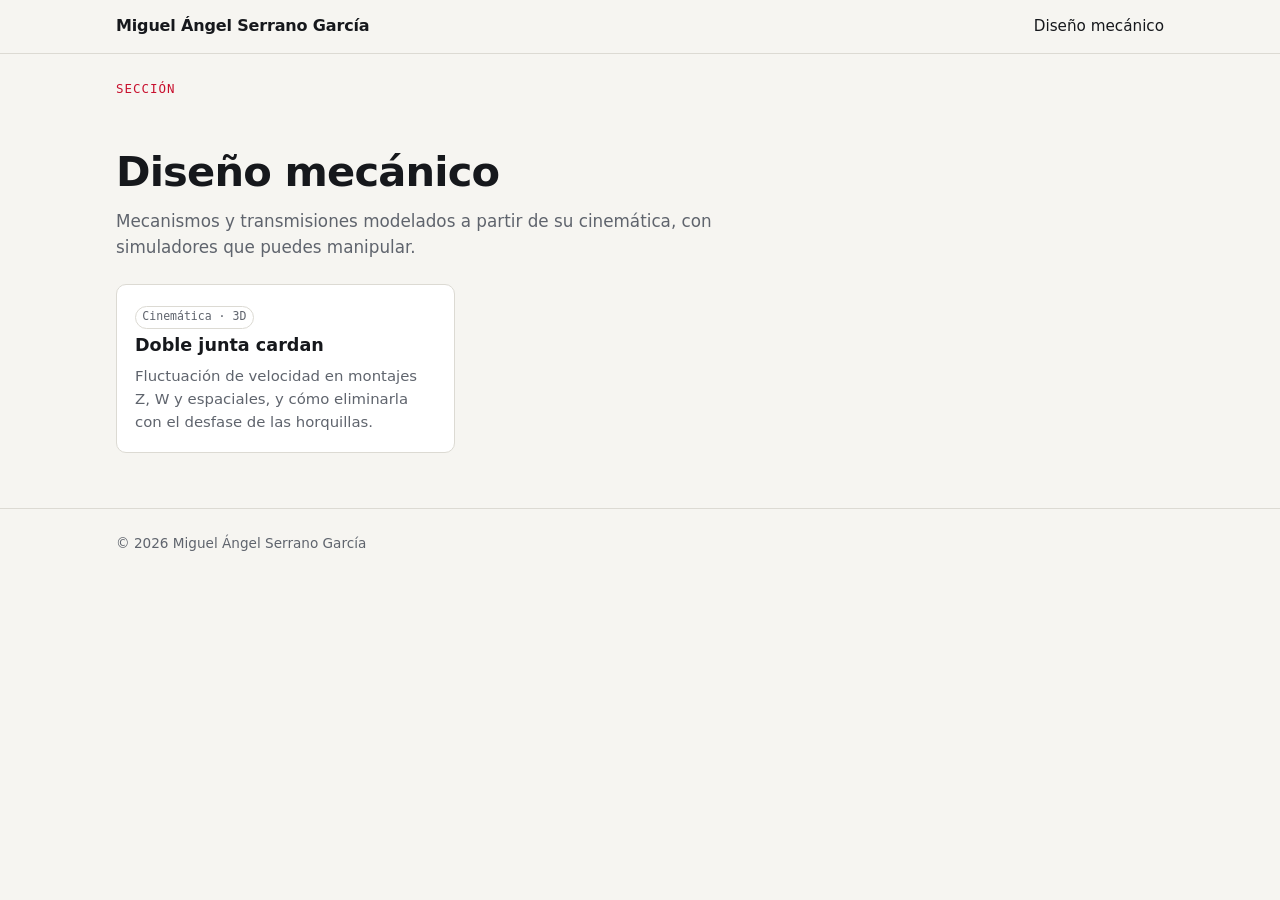
==== diseno-mecanico/index.html @ 8ea1efc4 "Sección Diseño mecánico con simulador de doble junta cardan Co-Authored-By: Claude Opus 5.5 <noreply" ====
<!doctype html>
<html lang="es">
<head>
  <meta charset="utf-8">
  <meta name="viewport" content="width=device-width, initial-scale=1">
  <title>Diseño mecánico · Miguel Ángel Serrano García</title>
  <meta name="description" content="Simuladores interactivos de diseño mecánico: cinemática de mecanismos y transmisiones.">
  <link rel="stylesheet" href="../assets/style.css">
</head>
<body>
  <header class="site">
    <div class="wrap">
      <a class="brand" href="../">Miguel Ángel Serrano García</a>
      <nav>
        <a href="./" aria-current="page">Diseño mecánico</a>
      </nav>
    </div>
  </header>

  <main class="wrap">
    <p class="eyebrow">Sección</p>
    <h1>Diseño mecánico</h1>
    <p class="lead">Mecanismos y transmisiones modelados a partir de su cinemática, con simuladores que puedes manipular.</p>

    <div class="grid">
      <a class="card" href="junta-cardan/">
        <span class="tag">Cinemática · 3D</span>
        <h3>Doble junta cardan</h3>
        <p>Fluctuación de velocidad en montajes Z, W y espaciales, y cómo eliminarla con el desfase de las horquillas.</p>
      </a>
    </div>
  </main>

  <footer class="site"><div class="wrap">© 2026 Miguel Ángel Serrano García</div></footer>
</body>
</html>
---- assets/style.css ----
:root {
  --bg: #f6f5f1;
  --surface: #ffffff;
  --fg: #16181c;
  --muted: #5f646d;
  --line: #dcdad3;
  --accent: #c8102e;
  --blue: #1f4fd1;
  --mono: ui-monospace, "SFMono-Regular", Menlo, Consolas, monospace;
  --sans: system-ui, -apple-system, "Segoe UI", Roboto, sans-serif;
}
@media (prefers-color-scheme: dark) {
  :root {
    --bg: #111317; --surface: #191c21; --fg: #e9eaec; --muted: #9aa0a9;
    --line: #2b2f36; --accent: #ff4a5f; --blue: #6f97ff;
  }
}
* { box-sizing: border-box; }
html, body { margin: 0; }
body { background: var(--bg); color: var(--fg); font-family: var(--sans); line-height: 1.55; }
a { color: inherit; }
.wrap { max-width: 1080px; margin: 0 auto; padding: 0 16px; }

/* Cabecera */
header.site { border-bottom: 1px solid var(--line); }
header.site .wrap { display: flex; align-items: center; justify-content: space-between; gap: 16px; padding-top: 14px; padding-bottom: 14px; flex-wrap: wrap; }
header.site .brand { font-weight: 700; text-decoration: none; letter-spacing: -.01em; }
header.site nav { display: flex; gap: 18px; flex-wrap: wrap; }
header.site nav a { text-decoration: none; color: var(--muted); font-size: .95rem; }
header.site nav a:hover, header.site nav a[aria-current="page"] { color: var(--fg); }

/* Tipografía */
h1 { font-size: clamp(1.8rem, 4.5vw, 2.6rem); letter-spacing: -.02em; line-height: 1.15; margin: 1.2em 0 .3em; }
h2 { font-size: 1.3rem; margin: 1.8em 0 .5em; }
.lead { color: var(--muted); font-size: 1.05rem; max-width: 640px; margin: 0; }
.eyebrow { font-family: var(--mono); font-size: .78rem; text-transform: uppercase; letter-spacing: .08em; color: var(--accent); margin-top: 2em; }
.breadcrumb { font-size: .85rem; color: var(--muted); margin-top: 1.6em; }
.breadcrumb a { color: var(--muted); }

/* Tarjetas */
.grid { display: grid; grid-template-columns: repeat(auto-fill, minmax(260px, 1fr)); gap: 16px; margin: 1.5em 0 3em; }
.card { display: block; background: var(--surface); border: 1px solid var(--line); border-radius: 10px; padding: 18px; text-decoration: none; transition: border-color .15s; }
.card:hover { border-color: var(--fg); }
.card h3 { margin: .2em 0 .3em; font-size: 1.1rem; }
.card p { margin: 0; color: var(--muted); font-size: .93rem; }
.tag { display: inline-block; font-family: var(--mono); font-size: .72rem; padding: .15em .55em; border: 1px solid var(--line); border-radius: 999px; color: var(--muted); }

footer.site { border-top: 1px solid var(--line); margin-top: 4em; padding: 24px 0; color: var(--muted); font-size: .85rem; }
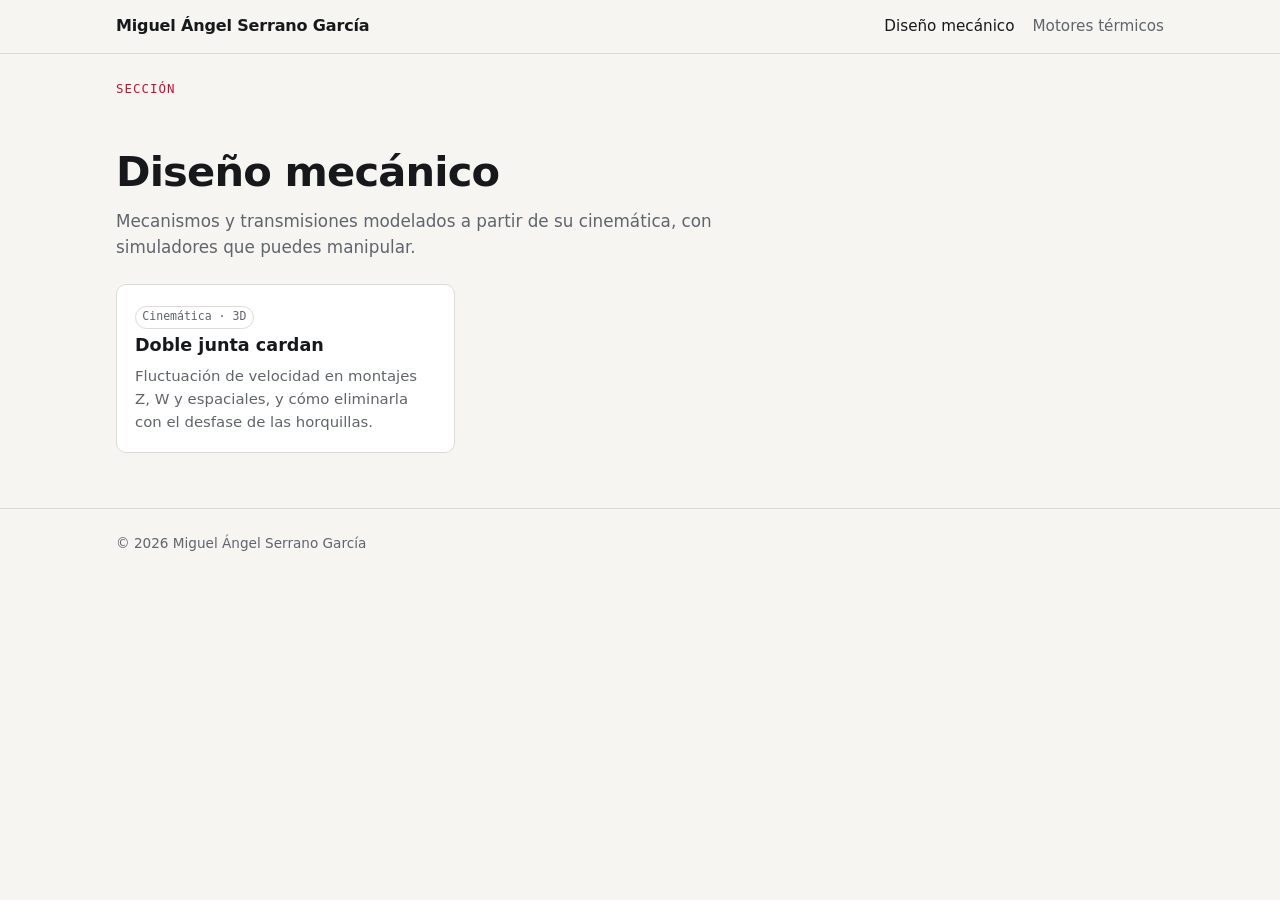
==== commit 25552edb: "Sección Motores térmicos con simulador MEP, MEC y HCCI Co-Authored-By: Claude Opus 5.5 <noreply@anth" ====
--- a/diseno-mecanico/index.html
+++ b/diseno-mecanico/index.html
@@ -13,6 +13,7 @@
       <a class="brand" href="../">Miguel Ángel Serrano García</a>
       <nav>
         <a href="./" aria-current="page">Diseño mecánico</a>
+        <a href="../motores-termicos/">Motores térmicos</a>
       </nav>
     </div>
   </header>
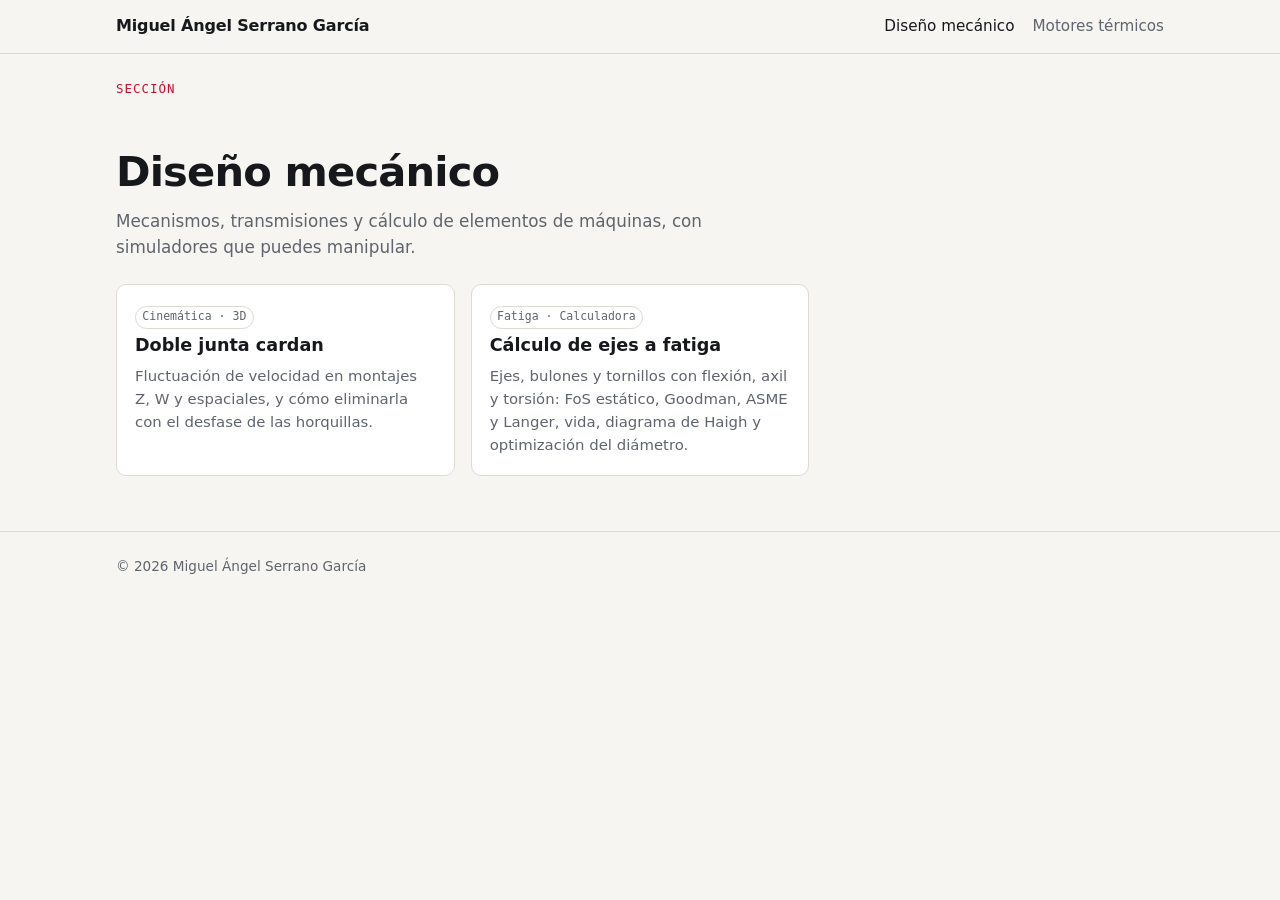
==== commit 73cec80d: "Diseño mecánico: calculadora de ejes a fatiga (Ultimate Shaft Solver v1.5) Port en JavaScript del pr" ====
--- a/diseno-mecanico/index.html
+++ b/diseno-mecanico/index.html
@@ -4,7 +4,7 @@
   <meta charset="utf-8">
   <meta name="viewport" content="width=device-width, initial-scale=1">
   <title>Diseño mecánico · Miguel Ángel Serrano García</title>
-  <meta name="description" content="Simuladores interactivos de diseño mecánico: cinemática de mecanismos y transmisiones.">
+  <meta name="description" content="Simuladores y calculadoras interactivas de diseño mecánico: cinemática de transmisiones y cálculo de ejes a fatiga.">
   <link rel="stylesheet" href="../assets/style.css">
 </head>
 <body>
@@ -21,7 +21,7 @@
   <main class="wrap">
     <p class="eyebrow">Sección</p>
     <h1>Diseño mecánico</h1>
-    <p class="lead">Mecanismos y transmisiones modelados a partir de su cinemática, con simuladores que puedes manipular.</p>
+    <p class="lead">Mecanismos, transmisiones y cálculo de elementos de máquinas, con simuladores que puedes manipular.</p>
 
     <div class="grid">
       <a class="card" href="junta-cardan/">
@@ -29,6 +29,11 @@
         <h3>Doble junta cardan</h3>
         <p>Fluctuación de velocidad en montajes Z, W y espaciales, y cómo eliminarla con el desfase de las horquillas.</p>
       </a>
+      <a class="card" href="calculo-ejes/">
+        <span class="tag">Fatiga · Calculadora</span>
+        <h3>Cálculo de ejes a fatiga</h3>
+        <p>Ejes, bulones y tornillos con flexión, axil y torsión: FoS estático, Goodman, ASME y Langer, vida, diagrama de Haigh y optimización del diámetro.</p>
+      </a>
     </div>
   </main>
 
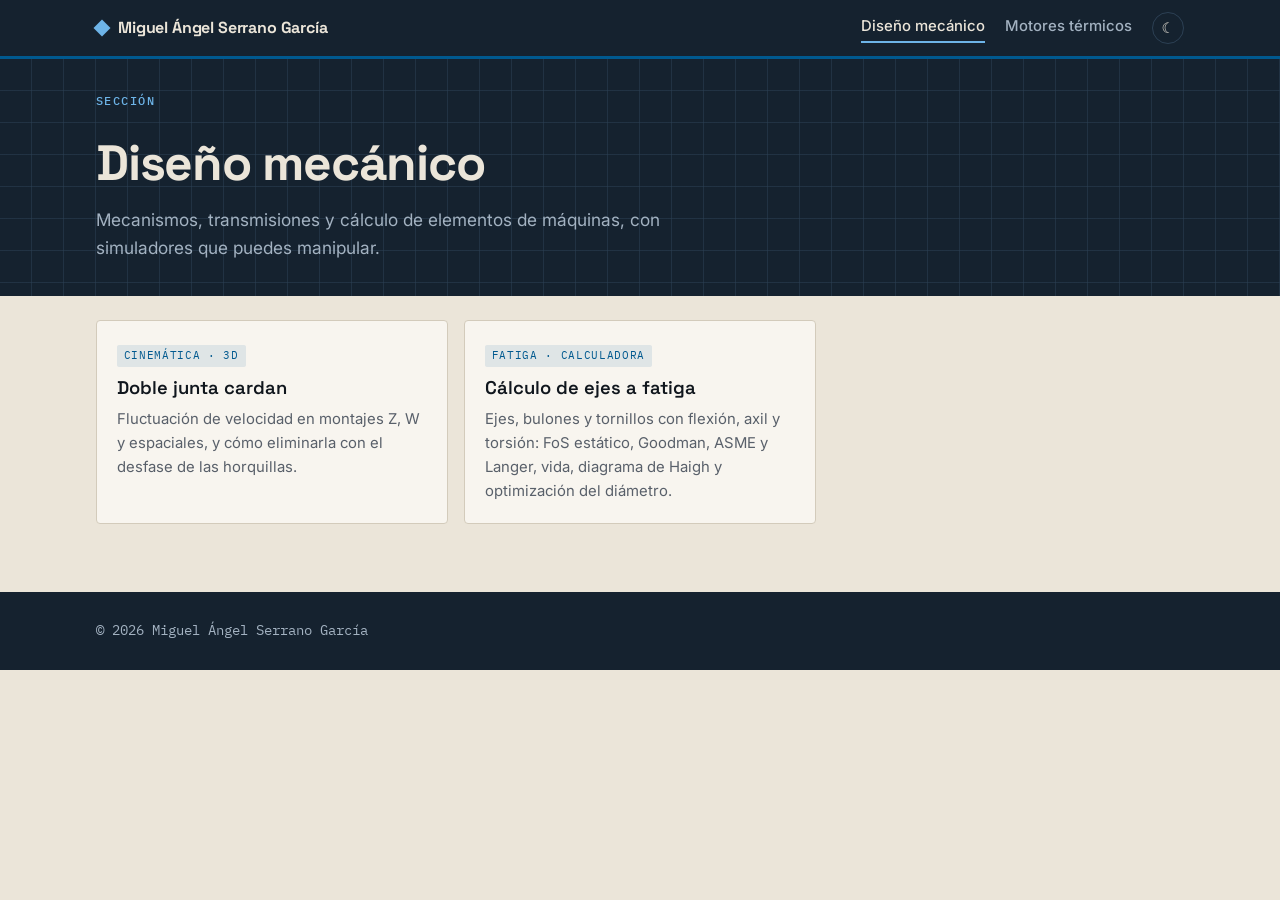
==== commit 914d3621: "Rediseño: beige y azul acero, tipografías Space Grotesk/Inter/IBM Plex Mono y botón de tema claro/os" ====
--- a/diseno-mecanico/index.html
+++ b/diseno-mecanico/index.html
@@ -6,6 +6,7 @@
   <title>Diseño mecánico · Miguel Ángel Serrano García</title>
   <meta name="description" content="Simuladores y calculadoras interactivas de diseño mecánico: cinemática de transmisiones y cálculo de ejes a fatiga.">
   <link rel="stylesheet" href="../assets/style.css">
+  <script src="../assets/theme.js"></script>
 </head>
 <body>
   <header class="site">
@@ -18,10 +19,15 @@
     </div>
   </header>
 
-  <main class="wrap">
-    <p class="eyebrow">Sección</p>
-    <h1>Diseño mecánico</h1>
-    <p class="lead">Mecanismos, transmisiones y cálculo de elementos de máquinas, con simuladores que puedes manipular.</p>
+    <div class="steel blueprint page-head">
+    <div class="wrap">
+      <p class="eyebrow">Sección</p>
+      <h1>Diseño mecánico</h1>
+      <p class="lead">Mecanismos, transmisiones y cálculo de elementos de máquinas, con simuladores que puedes manipular.</p>
+    </div>
+  </div>
+
+<main class="wrap">
 
     <div class="grid">
       <a class="card" href="junta-cardan/">
--- a/assets/style.css
+++ b/assets/style.css
@@ -1,48 +1,115 @@
+/* ==========================================================================
+   Miguel Ángel Serrano García · estilo común
+   Paleta: beige, negro, blanco y azul acero.
+   El tema lo fija assets/theme.js en <html data-theme="light|dark">.
+   ========================================================================== */
+@import url("https://fonts.googleapis.com/css2?family=Space+Grotesk:wght@500;600;700&family=Inter:wght@400;500;600&family=IBM+Plex+Mono:wght@400;500&display=swap");
+
 :root {
-  --bg: #f6f5f1;
-  --surface: #ffffff;
-  --fg: #16181c;
-  --muted: #5f646d;
-  --line: #dcdad3;
-  --accent: #c8102e;
-  --blue: #1f4fd1;
-  --mono: ui-monospace, "SFMono-Regular", Menlo, Consolas, monospace;
-  --sans: system-ui, -apple-system, "Segoe UI", Roboto, sans-serif;
+  --bg: #ebe5d9;          /* beige */
+  --surface: #f8f5ef;     /* blanco roto */
+  --fg: #10161d;          /* casi negro */
+  --muted: #59606a;
+  --line: #d3cbbb;
+  --accent: #00598f;      /* azul de marca */
+  --accent-fg: #ffffff;
+  --blue: #00598f;
+  --steel: #15222f;       /* bloques azul acero */
+  --steel-2: #1d2e3f;
+  --steel-fg: #ebe5d9;
+  --steel-muted: #a3b2c1;
+  --steel-line: #2c4054;
+  --steel-accent: #6db4e8;
+  --hot: #d9480f;         /* resaltado en gráficas */
+  --ok: #1a7f4b; --warn: #a85d00; --bad: #b42318;
+  --safe: #2e7d5b; --violet: #7a4fb5;
+  --mono: "IBM Plex Mono", ui-monospace, Menlo, Consolas, monospace;
+  --sans: "Inter", system-ui, -apple-system, "Segoe UI", Roboto, sans-serif;
+  --display: "Space Grotesk", "Inter", system-ui, sans-serif;
+  color-scheme: light;
+}
+:root[data-theme="dark"] {
+  --bg: #0d141b; --surface: #15202b; --fg: #ebe5d9; --muted: #9aa6b2; --line: #263443;
+  --accent: #4aa3e0; --accent-fg: #0d141b; --blue: #4aa3e0;
+  --steel: #101b26; --steel-2: #172636; --steel-fg: #ebe5d9; --steel-muted: #9aa6b2; --steel-line: #263443; --steel-accent: #6db4e8;
+  --hot: #ff8a4c; --ok: #3cc17a; --warn: #f0a540; --bad: #ff6b6b; --safe: #4fbf8a; --violet: #b48ae6;
+  color-scheme: dark;
 }
 @media (prefers-color-scheme: dark) {
-  :root {
-    --bg: #111317; --surface: #191c21; --fg: #e9eaec; --muted: #9aa0a9;
-    --line: #2b2f36; --accent: #ff4a5f; --blue: #6f97ff;
+  :root:not([data-theme="light"]) {
+    --bg: #0d141b; --surface: #15202b; --fg: #ebe5d9; --muted: #9aa6b2; --line: #263443;
+    --accent: #4aa3e0; --accent-fg: #0d141b; --blue: #4aa3e0;
+    --steel: #101b26; --steel-2: #172636; --steel-fg: #ebe5d9; --steel-muted: #9aa6b2; --steel-line: #263443; --steel-accent: #6db4e8;
+    --hot: #ff8a4c; --ok: #3cc17a; --warn: #f0a540; --bad: #ff6b6b; --safe: #4fbf8a; --violet: #b48ae6;
+    color-scheme: dark;
   }
 }
+
 * { box-sizing: border-box; }
 html, body { margin: 0; }
-body { background: var(--bg); color: var(--fg); font-family: var(--sans); line-height: 1.55; }
+body { background: var(--bg); color: var(--fg); font-family: var(--sans); line-height: 1.6; -webkit-font-smoothing: antialiased; }
 a { color: inherit; }
-.wrap { max-width: 1080px; margin: 0 auto; padding: 0 16px; }
+a:hover { color: var(--accent); }
+.wrap { max-width: 1120px; margin: 0 auto; padding: 0 16px; }
+::selection { background: var(--accent); color: var(--accent-fg); }
+
+/* Bloque azul acero: reasigna los colores a todo lo que contiene */
+.steel {
+  --fg: var(--steel-fg); --muted: var(--steel-muted); --line: var(--steel-line);
+  --surface: var(--steel-2); --accent: var(--steel-accent); --accent-fg: #0d141b;
+  background: var(--steel); color: var(--fg);
+}
 
 /* Cabecera */
-header.site { border-bottom: 1px solid var(--line); }
-header.site .wrap { display: flex; align-items: center; justify-content: space-between; gap: 16px; padding-top: 14px; padding-bottom: 14px; flex-wrap: wrap; }
-header.site .brand { font-weight: 700; text-decoration: none; letter-spacing: -.01em; }
-header.site nav { display: flex; gap: 18px; flex-wrap: wrap; }
-header.site nav a { text-decoration: none; color: var(--muted); font-size: .95rem; }
-header.site nav a:hover, header.site nav a[aria-current="page"] { color: var(--fg); }
+header.site { background: var(--steel); color: var(--steel-fg); border-bottom: 3px solid var(--accent); position: sticky; top: 0; z-index: 10; }
+:root[data-theme="dark"] header.site { border-bottom-color: var(--steel-line); }
+header.site .wrap { display: flex; align-items: center; justify-content: space-between; gap: 16px; padding-top: 12px; padding-bottom: 12px; flex-wrap: wrap; }
+header.site .brand { font-family: var(--display); font-weight: 700; text-decoration: none; letter-spacing: -.01em; display: inline-flex; align-items: center; gap: 10px; }
+header.site .brand::before { content: ""; width: 12px; height: 12px; background: var(--steel-accent); transform: rotate(45deg); }
+header.site nav { display: flex; gap: 20px; flex-wrap: wrap; align-items: center; }
+header.site nav a { text-decoration: none; color: var(--steel-muted); font-size: .93rem; font-weight: 500; padding: 2px 0; border-bottom: 2px solid transparent; }
+header.site nav a:hover, header.site nav a[aria-current="page"] { color: var(--steel-fg); border-bottom-color: var(--steel-accent); }
+.theme-btn { font: inherit; font-size: .9rem; line-height: 1; width: 32px; height: 32px; border-radius: 50%; border: 1px solid var(--steel-line); background: transparent; color: var(--steel-fg); cursor: pointer; display: inline-grid; place-items: center; padding: 0; }
+.theme-btn:hover { border-color: var(--steel-accent); color: var(--steel-accent); }
 
 /* Tipografía */
-h1 { font-size: clamp(1.8rem, 4.5vw, 2.6rem); letter-spacing: -.02em; line-height: 1.15; margin: 1.2em 0 .3em; }
-h2 { font-size: 1.3rem; margin: 1.8em 0 .5em; }
-.lead { color: var(--muted); font-size: 1.05rem; max-width: 640px; margin: 0; }
-.eyebrow { font-family: var(--mono); font-size: .78rem; text-transform: uppercase; letter-spacing: .08em; color: var(--accent); margin-top: 2em; }
-.breadcrumb { font-size: .85rem; color: var(--muted); margin-top: 1.6em; }
+h1, h2, h3 { font-family: var(--display); }
+h1 { font-size: clamp(2rem, 5vw, 3.1rem); letter-spacing: -.025em; line-height: 1.08; margin: 1em 0 .35em; font-weight: 700; }
+h2 { font-size: 1.45rem; letter-spacing: -.01em; margin: 1.8em 0 .6em; font-weight: 600; display: flex; align-items: center; gap: 12px; }
+h2::before { content: ""; width: 22px; height: 3px; background: var(--accent); flex: none; }
+h3 { font-weight: 600; }
+.lead { color: var(--muted); font-size: 1.08rem; max-width: 660px; margin: 0; }
+.eyebrow { font-family: var(--mono); font-size: .76rem; text-transform: uppercase; letter-spacing: .12em; color: var(--accent); margin-top: 2em; font-weight: 500; }
+.breadcrumb { font-family: var(--mono); font-size: .8rem; color: var(--muted); margin-top: 1.8em; }
 .breadcrumb a { color: var(--muted); }
+.breadcrumb a:hover { color: var(--accent); }
+
+/* Cabecera de página en bloque acero (secciones) */
+.page-head { padding: 8px 0 34px; margin-bottom: 8px; }
+.page-head h1 { margin-top: .5em; }
+.page-head .lead { color: var(--muted); }
+
+/* Patrón de plano para bloques acero */
+.blueprint {
+  background-image:
+    linear-gradient(color-mix(in srgb, var(--steel-line) 55%, transparent) 1px, transparent 1px),
+    linear-gradient(90deg, color-mix(in srgb, var(--steel-line) 55%, transparent) 1px, transparent 1px);
+  background-size: 32px 32px; background-position: -1px -1px;
+}
 
 /* Tarjetas */
-.grid { display: grid; grid-template-columns: repeat(auto-fill, minmax(260px, 1fr)); gap: 16px; margin: 1.5em 0 3em; }
-.card { display: block; background: var(--surface); border: 1px solid var(--line); border-radius: 10px; padding: 18px; text-decoration: none; transition: border-color .15s; }
-.card:hover { border-color: var(--fg); }
-.card h3 { margin: .2em 0 .3em; font-size: 1.1rem; }
+.grid { display: grid; grid-template-columns: repeat(auto-fill, minmax(270px, 1fr)); gap: 16px; margin: 1.5em 0 3em; }
+.card { position: relative; display: block; background: var(--surface); border: 1px solid var(--line); border-radius: 4px; padding: 20px; text-decoration: none; transition: border-color .15s, transform .15s, box-shadow .15s; overflow: hidden; }
+.card::before { content: ""; position: absolute; left: 0; top: 0; height: 3px; width: 100%; background: var(--accent); transform: scaleX(0); transform-origin: left; transition: transform .2s; }
+a.card:hover { border-color: var(--accent); transform: translateY(-2px); box-shadow: 0 8px 22px rgba(16, 22, 29, .08); color: inherit; }
+a.card:hover::before { transform: scaleX(1); }
+.card h3 { margin: .35em 0 .3em; font-size: 1.15rem; }
 .card p { margin: 0; color: var(--muted); font-size: .93rem; }
-.tag { display: inline-block; font-family: var(--mono); font-size: .72rem; padding: .15em .55em; border: 1px solid var(--line); border-radius: 999px; color: var(--muted); }
+.tag { display: inline-block; font-family: var(--mono); font-size: .7rem; text-transform: uppercase; letter-spacing: .06em; padding: .2em .6em; border-radius: 2px; color: var(--accent); background: color-mix(in srgb, var(--accent) 10%, transparent); }
 
-footer.site { border-top: 1px solid var(--line); margin-top: 4em; padding: 24px 0; color: var(--muted); font-size: .85rem; }
+footer.site { background: var(--steel); color: var(--steel-muted); margin-top: 5em; padding: 28px 0; font-size: .85rem; font-family: var(--mono); }
+footer.site a { color: var(--steel-fg); }
+.steel .btn.primary, .steel button.primary { background: #0070b8; border-color: #0070b8; color: #fff; }
+
+:focus-visible { outline: 2px solid var(--accent); outline-offset: 2px; }
+@media (prefers-reduced-motion: reduce) { * { transition: none !important; } }
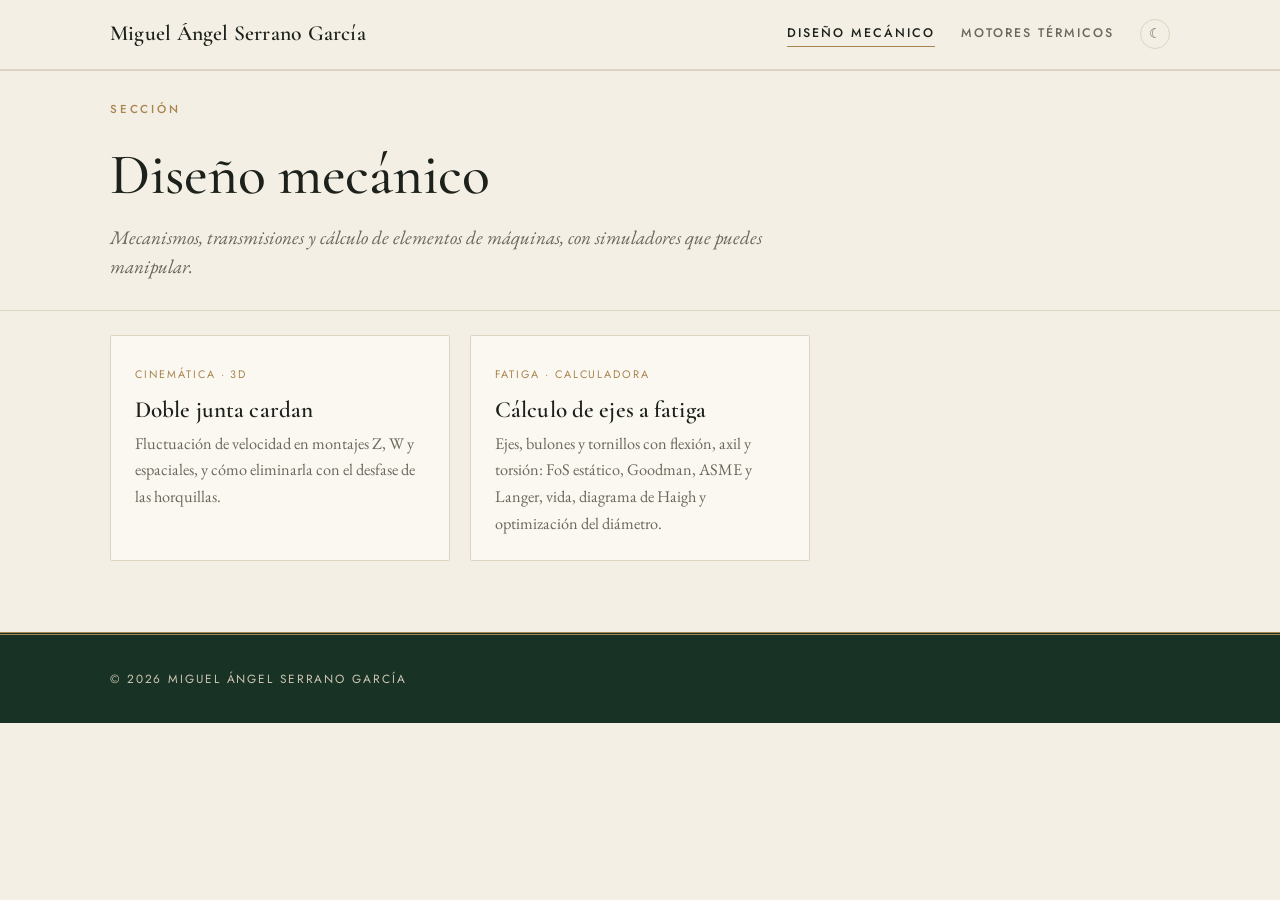
==== commit 95fb324b: "Rediseño clásico: crema, verde inglés y oro viejo; Cormorant/EB Garamond/Jost Co-Authored-By: Claude" ====
--- a/diseno-mecanico/index.html
+++ b/diseno-mecanico/index.html
@@ -19,7 +19,7 @@
     </div>
   </header>
 
-    <div class="steel blueprint page-head">
+    <div class="page-head">
     <div class="wrap">
       <p class="eyebrow">Sección</p>
       <h1>Diseño mecánico</h1>
--- a/assets/style.css
+++ b/assets/style.css
@@ -1,115 +1,94 @@
 /* ==========================================================================
    Miguel Ángel Serrano García · estilo común
-   Paleta: beige, negro, blanco y azul acero.
+   Clásico y limpio: crema, verde inglés, tinta y filetes en oro viejo.
    El tema lo fija assets/theme.js en <html data-theme="light|dark">.
    ========================================================================== */
-@import url("https://fonts.googleapis.com/css2?family=Space+Grotesk:wght@500;600;700&family=Inter:wght@400;500;600&family=IBM+Plex+Mono:wght@400;500&display=swap");
+@import url("https://fonts.googleapis.com/css2?family=Cormorant+Garamond:ital,wght@0,500;0,600;1,500&family=EB+Garamond:ital,wght@0,400;0,500;1,400&family=Jost:wght@400;500&family=IBM+Plex+Mono:wght@400;500&display=swap");
 
 :root {
-  --bg: #ebe5d9;          /* beige */
-  --surface: #f8f5ef;     /* blanco roto */
-  --fg: #10161d;          /* casi negro */
-  --muted: #59606a;
-  --line: #d3cbbb;
-  --accent: #00598f;      /* azul de marca */
-  --accent-fg: #ffffff;
-  --blue: #00598f;
-  --steel: #15222f;       /* bloques azul acero */
-  --steel-2: #1d2e3f;
-  --steel-fg: #ebe5d9;
-  --steel-muted: #a3b2c1;
-  --steel-line: #2c4054;
-  --steel-accent: #6db4e8;
-  --hot: #d9480f;         /* resaltado en gráficas */
-  --ok: #1a7f4b; --warn: #a85d00; --bad: #b42318;
-  --safe: #2e7d5b; --violet: #7a4fb5;
+  --bg: #f4efe4;          /* crema */
+  --surface: #fbf8f1;     /* marfil */
+  --fg: #1d211c;          /* tinta */
+  --muted: #6b675b;
+  --line: #ddd4c2;
+  --gold: #a8844f;        /* oro viejo: filetes y ornamentos */
+  --accent: #1f4030;      /* verde inglés */
+  --accent-fg: #f4efe4;
+  --green-deep: #183326;
+  --blue: #2b4a6f;        /* azul marino, para gráficas */
+  --hot: #8c2f2b;         /* burdeos: resaltado en gráficas */
+  --ok: #2f6b45; --warn: #9a6512; --bad: #9e2b25;
+  --safe: #2f6b45; --violet: #6d5a8a;
+  --serif: "EB Garamond", Garamond, "Times New Roman", serif;
+  --display: "Cormorant Garamond", "EB Garamond", Garamond, serif;
+  --sans: "Jost", "Futura", "Century Gothic", system-ui, sans-serif;
   --mono: "IBM Plex Mono", ui-monospace, Menlo, Consolas, monospace;
-  --sans: "Inter", system-ui, -apple-system, "Segoe UI", Roboto, sans-serif;
-  --display: "Space Grotesk", "Inter", system-ui, sans-serif;
   color-scheme: light;
 }
 :root[data-theme="dark"] {
-  --bg: #0d141b; --surface: #15202b; --fg: #ebe5d9; --muted: #9aa6b2; --line: #263443;
-  --accent: #4aa3e0; --accent-fg: #0d141b; --blue: #4aa3e0;
-  --steel: #101b26; --steel-2: #172636; --steel-fg: #ebe5d9; --steel-muted: #9aa6b2; --steel-line: #263443; --steel-accent: #6db4e8;
-  --hot: #ff8a4c; --ok: #3cc17a; --warn: #f0a540; --bad: #ff6b6b; --safe: #4fbf8a; --violet: #b48ae6;
+  --bg: #111813; --surface: #172019; --fg: #ece4d2; --muted: #a39d8c; --line: #2b362d;
+  --gold: #c9a96e; --accent: #c9a96e; --accent-fg: #111813; --green-deep: #0c130e;
+  --blue: #8fb0d6; --hot: #e0846f; --ok: #6fbf8a; --warn: #e2b05a; --bad: #e57d72; --safe: #6fbf8a; --violet: #b7a3d6;
   color-scheme: dark;
 }
 @media (prefers-color-scheme: dark) {
   :root:not([data-theme="light"]) {
-    --bg: #0d141b; --surface: #15202b; --fg: #ebe5d9; --muted: #9aa6b2; --line: #263443;
-    --accent: #4aa3e0; --accent-fg: #0d141b; --blue: #4aa3e0;
-    --steel: #101b26; --steel-2: #172636; --steel-fg: #ebe5d9; --steel-muted: #9aa6b2; --steel-line: #263443; --steel-accent: #6db4e8;
-    --hot: #ff8a4c; --ok: #3cc17a; --warn: #f0a540; --bad: #ff6b6b; --safe: #4fbf8a; --violet: #b48ae6;
+    --bg: #111813; --surface: #172019; --fg: #ece4d2; --muted: #a39d8c; --line: #2b362d;
+    --gold: #c9a96e; --accent: #c9a96e; --accent-fg: #111813; --green-deep: #0c130e;
+    --blue: #8fb0d6; --hot: #e0846f; --ok: #6fbf8a; --warn: #e2b05a; --bad: #e57d72; --safe: #6fbf8a; --violet: #b7a3d6;
     color-scheme: dark;
   }
 }
 
 * { box-sizing: border-box; }
 html, body { margin: 0; }
-body { background: var(--bg); color: var(--fg); font-family: var(--sans); line-height: 1.6; -webkit-font-smoothing: antialiased; }
-a { color: inherit; }
+body { background: var(--bg); color: var(--fg); font-family: var(--sans); font-size: 16px; line-height: 1.65; -webkit-font-smoothing: antialiased; }
+a { color: inherit; text-decoration-color: var(--gold); text-underline-offset: 3px; }
 a:hover { color: var(--accent); }
-.wrap { max-width: 1120px; margin: 0 auto; padding: 0 16px; }
+.wrap { max-width: 1100px; margin: 0 auto; padding: 0 20px; }
 ::selection { background: var(--accent); color: var(--accent-fg); }
 
-/* Bloque azul acero: reasigna los colores a todo lo que contiene */
-.steel {
-  --fg: var(--steel-fg); --muted: var(--steel-muted); --line: var(--steel-line);
-  --surface: var(--steel-2); --accent: var(--steel-accent); --accent-fg: #0d141b;
-  background: var(--steel); color: var(--fg);
-}
-
 /* Cabecera */
-header.site { background: var(--steel); color: var(--steel-fg); border-bottom: 3px solid var(--accent); position: sticky; top: 0; z-index: 10; }
-:root[data-theme="dark"] header.site { border-bottom-color: var(--steel-line); }
-header.site .wrap { display: flex; align-items: center; justify-content: space-between; gap: 16px; padding-top: 12px; padding-bottom: 12px; flex-wrap: wrap; }
-header.site .brand { font-family: var(--display); font-weight: 700; text-decoration: none; letter-spacing: -.01em; display: inline-flex; align-items: center; gap: 10px; }
-header.site .brand::before { content: ""; width: 12px; height: 12px; background: var(--steel-accent); transform: rotate(45deg); }
-header.site nav { display: flex; gap: 20px; flex-wrap: wrap; align-items: center; }
-header.site nav a { text-decoration: none; color: var(--steel-muted); font-size: .93rem; font-weight: 500; padding: 2px 0; border-bottom: 2px solid transparent; }
-header.site nav a:hover, header.site nav a[aria-current="page"] { color: var(--steel-fg); border-bottom-color: var(--steel-accent); }
-.theme-btn { font: inherit; font-size: .9rem; line-height: 1; width: 32px; height: 32px; border-radius: 50%; border: 1px solid var(--steel-line); background: transparent; color: var(--steel-fg); cursor: pointer; display: inline-grid; place-items: center; padding: 0; }
-.theme-btn:hover { border-color: var(--steel-accent); color: var(--steel-accent); }
+header.site { background: var(--bg); border-bottom: 1px solid var(--line); position: sticky; top: 0; z-index: 10; }
+header.site::after { content: ""; display: block; height: 3px; border-bottom: 1px solid var(--line); }
+header.site .wrap { display: flex; align-items: center; justify-content: space-between; gap: 16px; padding-top: 16px; padding-bottom: 14px; flex-wrap: wrap; }
+header.site .brand { font-family: var(--display); font-size: 1.35rem; font-weight: 600; text-decoration: none; letter-spacing: .01em; }
+header.site nav { display: flex; gap: 26px; flex-wrap: wrap; align-items: center; }
+header.site nav a { text-decoration: none; color: var(--muted); font-size: .78rem; font-weight: 500; text-transform: uppercase; letter-spacing: .16em; padding: 2px 0; border-bottom: 1px solid transparent; }
+header.site nav a:hover, header.site nav a[aria-current="page"] { color: var(--fg); border-bottom-color: var(--gold); }
+.theme-btn { font: inherit; font-size: .85rem; line-height: 1; width: 30px; height: 30px; border-radius: 50%; border: 1px solid var(--line); background: transparent; color: var(--muted); cursor: pointer; display: inline-grid; place-items: center; padding: 0; }
+.theme-btn:hover { border-color: var(--gold); color: var(--fg); }
 
 /* Tipografía */
-h1, h2, h3 { font-family: var(--display); }
-h1 { font-size: clamp(2rem, 5vw, 3.1rem); letter-spacing: -.025em; line-height: 1.08; margin: 1em 0 .35em; font-weight: 700; }
-h2 { font-size: 1.45rem; letter-spacing: -.01em; margin: 1.8em 0 .6em; font-weight: 600; display: flex; align-items: center; gap: 12px; }
-h2::before { content: ""; width: 22px; height: 3px; background: var(--accent); flex: none; }
-h3 { font-weight: 600; }
-.lead { color: var(--muted); font-size: 1.08rem; max-width: 660px; margin: 0; }
-.eyebrow { font-family: var(--mono); font-size: .76rem; text-transform: uppercase; letter-spacing: .12em; color: var(--accent); margin-top: 2em; font-weight: 500; }
-.breadcrumb { font-family: var(--mono); font-size: .8rem; color: var(--muted); margin-top: 1.8em; }
-.breadcrumb a { color: var(--muted); }
-.breadcrumb a:hover { color: var(--accent); }
+h1, h2, h3 { font-family: var(--display); font-weight: 600; color: var(--fg); }
+h1 { font-size: clamp(2.4rem, 6vw, 3.6rem); letter-spacing: -.005em; line-height: 1.05; margin: .9em 0 .3em; font-weight: 500; }
+h2 { font-size: 1.9rem; font-weight: 500; margin: 2em 0 .7em; padding-bottom: .25em; border-bottom: 1px solid var(--line); position: relative; }
+h2::after { content: ""; position: absolute; left: 0; bottom: -1px; width: 48px; height: 1px; background: var(--gold); }
+h3 { font-size: 1.3rem; letter-spacing: .005em; }
+p, li { font-family: var(--serif); font-size: 1.08rem; }
+.lead { color: var(--muted); font-family: var(--serif); font-size: 1.2rem; font-style: italic; max-width: 660px; margin: 0; line-height: 1.55; }
+.eyebrow { font-family: var(--sans); font-size: .72rem; text-transform: uppercase; letter-spacing: .24em; color: var(--gold); margin-top: 2.2em; font-weight: 500; }
+.breadcrumb { font-family: var(--sans); font-size: .74rem; text-transform: uppercase; letter-spacing: .14em; color: var(--muted); margin-top: 2.2em; }
+.breadcrumb a { color: var(--muted); text-decoration: none; border-bottom: 1px solid var(--gold); }
+.breadcrumb a:hover { color: var(--fg); }
 
-/* Cabecera de página en bloque acero (secciones) */
-.page-head { padding: 8px 0 34px; margin-bottom: 8px; }
-.page-head h1 { margin-top: .5em; }
-.page-head .lead { color: var(--muted); }
-
-/* Patrón de plano para bloques acero */
-.blueprint {
-  background-image:
-    linear-gradient(color-mix(in srgb, var(--steel-line) 55%, transparent) 1px, transparent 1px),
-    linear-gradient(90deg, color-mix(in srgb, var(--steel-line) 55%, transparent) 1px, transparent 1px);
-  background-size: 32px 32px; background-position: -1px -1px;
-}
+/* Cabecera de página */
+.page-head { padding: 4px 0 28px; margin-bottom: 18px; border-bottom: 1px solid var(--line); }
+.page-head h1 { margin-top: .45em; }
 
 /* Tarjetas */
-.grid { display: grid; grid-template-columns: repeat(auto-fill, minmax(270px, 1fr)); gap: 16px; margin: 1.5em 0 3em; }
-.card { position: relative; display: block; background: var(--surface); border: 1px solid var(--line); border-radius: 4px; padding: 20px; text-decoration: none; transition: border-color .15s, transform .15s, box-shadow .15s; overflow: hidden; }
-.card::before { content: ""; position: absolute; left: 0; top: 0; height: 3px; width: 100%; background: var(--accent); transform: scaleX(0); transform-origin: left; transition: transform .2s; }
-a.card:hover { border-color: var(--accent); transform: translateY(-2px); box-shadow: 0 8px 22px rgba(16, 22, 29, .08); color: inherit; }
+.grid { display: grid; grid-template-columns: repeat(auto-fill, minmax(280px, 1fr)); gap: 20px; margin: 1.5em 0 3em; }
+.card { position: relative; display: block; background: var(--surface); border: 1px solid var(--line); border-radius: 2px; padding: 24px 24px 22px; text-decoration: none; transition: border-color .2s, box-shadow .2s; }
+.card::before { content: ""; position: absolute; left: 24px; right: 24px; top: -1px; height: 2px; background: var(--gold); transform: scaleX(0); transition: transform .25s; }
+a.card:hover { border-color: color-mix(in srgb, var(--gold) 55%, var(--line)); box-shadow: 0 10px 30px rgba(29, 33, 28, .07); color: inherit; }
 a.card:hover::before { transform: scaleX(1); }
-.card h3 { margin: .35em 0 .3em; font-size: 1.15rem; }
-.card p { margin: 0; color: var(--muted); font-size: .93rem; }
-.tag { display: inline-block; font-family: var(--mono); font-size: .7rem; text-transform: uppercase; letter-spacing: .06em; padding: .2em .6em; border-radius: 2px; color: var(--accent); background: color-mix(in srgb, var(--accent) 10%, transparent); }
+.card h3 { margin: .45em 0 .3em; font-size: 1.45rem; font-weight: 600; line-height: 1.15; }
+.card p { margin: 0; color: var(--muted); font-size: 1.02rem; }
+.tag { display: inline-block; font-family: var(--sans); font-size: .68rem; text-transform: uppercase; letter-spacing: .18em; color: var(--gold); }
 
-footer.site { background: var(--steel); color: var(--steel-muted); margin-top: 5em; padding: 28px 0; font-size: .85rem; font-family: var(--mono); }
-footer.site a { color: var(--steel-fg); }
-.steel .btn.primary, .steel button.primary { background: #0070b8; border-color: #0070b8; color: #fff; }
+/* Pie: el único bloque oscuro */
+footer.site { background: var(--green-deep); color: #cfc6b2; margin-top: 6em; padding: 34px 0; font-size: .74rem; font-family: var(--sans); text-transform: uppercase; letter-spacing: .16em; border-top: 3px double var(--gold); }
+footer.site a { color: #f4efe4; }
 
-:focus-visible { outline: 2px solid var(--accent); outline-offset: 2px; }
+:focus-visible { outline: 2px solid var(--gold); outline-offset: 2px; }
 @media (prefers-reduced-motion: reduce) { * { transition: none !important; } }
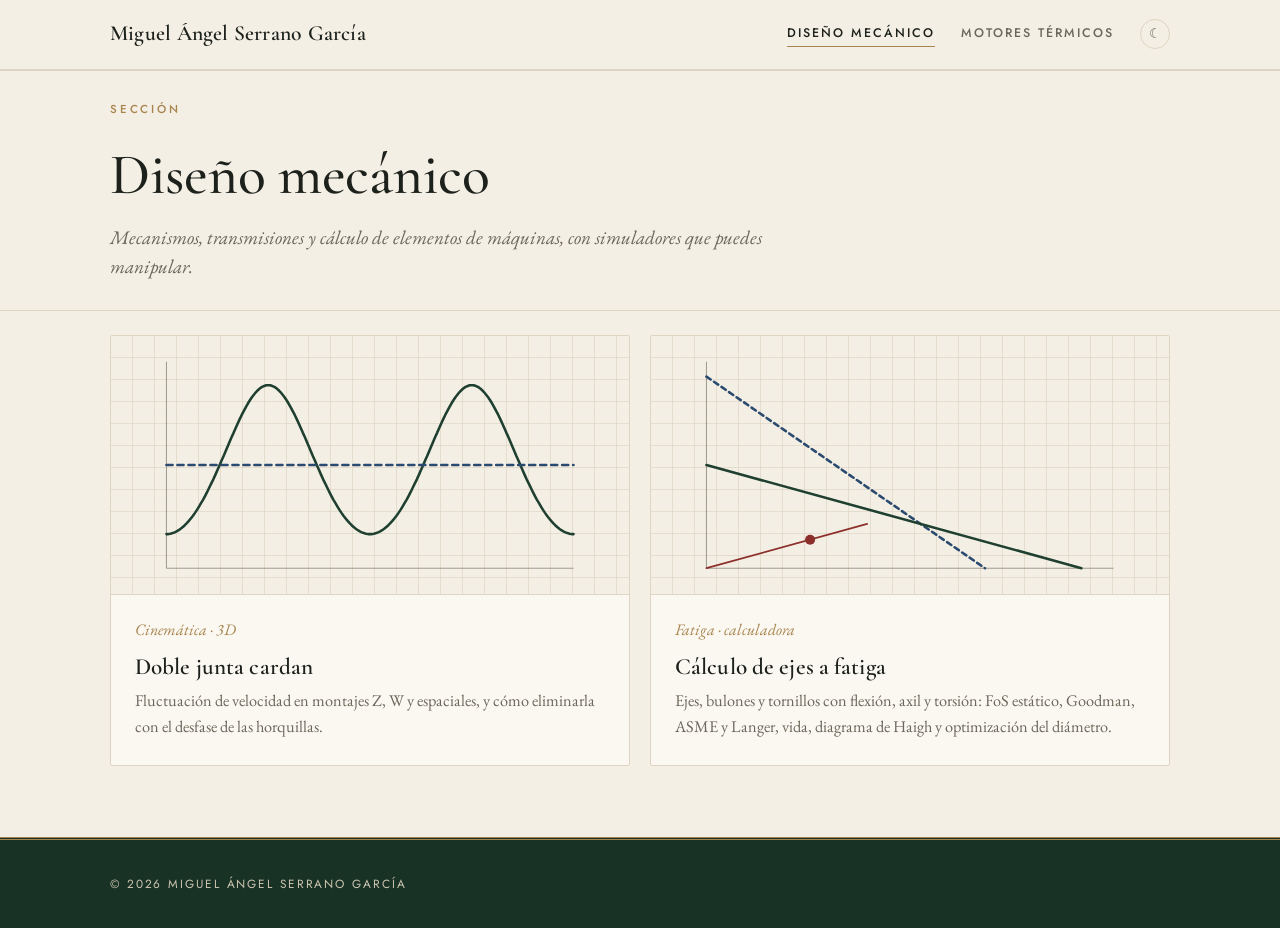
==== commit 65a1348d: "Rediseño: proyectos primero, miniaturas calculadas y transiciones al hacer scroll - Portada: proyect" ====
--- a/diseno-mecanico/index.html
+++ b/diseno-mecanico/index.html
@@ -5,10 +5,13 @@
   <meta name="viewport" content="width=device-width, initial-scale=1">
   <title>Diseño mecánico · Miguel Ángel Serrano García</title>
   <meta name="description" content="Simuladores y calculadoras interactivas de diseño mecánico: cinemática de transmisiones y cálculo de ejes a fatiga.">
+  <link rel="icon" href="/assets/favicon.svg" type="image/svg+xml">
   <link rel="stylesheet" href="../assets/style.css">
   <script src="../assets/theme.js"></script>
+  <script src="../assets/motion.js"></script>
 </head>
 <body>
+  <a class="skip" href="#main">Saltar al contenido</a>
   <header class="site">
     <div class="wrap">
       <a class="brand" href="../">Miguel Ángel Serrano García</a>
@@ -27,18 +30,24 @@
     </div>
   </div>
 
-<main class="wrap">
+<main class="wrap" id="main">
 
-    <div class="grid">
-      <a class="card" href="junta-cardan/">
-        <span class="tag">Cinemática · 3D</span>
-        <h3>Doble junta cardan</h3>
-        <p>Fluctuación de velocidad en montajes Z, W y espaciales, y cómo eliminarla con el desfase de las horquillas.</p>
+    <div class="projects">
+      <a class="card proj" href="junta-cardan/" data-reveal>
+        <figure class="thumb-wrap"><svg class="thumb" viewBox="0 0 320 180" role="img" aria-label="Relación de velocidades de una junta cardan simple frente a una doble homocinética" preserveAspectRatio="xMidYMid meet"><line class="t-axis" x1="18" y1="162" x2="302" y2="162"/><line class="t-axis" x1="18" y1="18" x2="18" y2="162"/><path class="t-curve c1" pathLength="1" d="M18.0,138.2 L19.4,138.2 L20.8,137.9 L22.3,137.5 L23.7,137.0 L25.1,136.3 L26.5,135.5 L27.9,134.5 L29.4,133.3 L30.8,132.0 L32.2,130.6 L33.6,129.0 L35.0,127.3 L36.5,125.4 L37.9,123.4 L39.3,121.3 L40.7,119.0 L42.1,116.6 L43.6,114.1 L45.0,111.5 L46.4,108.8 L47.8,105.9 L49.2,103.0 L50.7,100.0 L52.1,96.9 L53.5,93.7 L54.9,90.5 L56.3,87.2 L57.8,83.9 L59.2,80.6 L60.6,77.2 L62.0,73.9 L63.4,70.6 L64.9,67.4 L66.3,64.2 L67.7,61.0 L69.1,58.0 L70.5,55.1 L72.0,52.3 L73.4,49.6 L74.8,47.1 L76.2,44.8 L77.6,42.7 L79.1,40.8 L80.5,39.1 L81.9,37.7 L83.3,36.5 L84.7,35.5 L86.2,34.9 L87.6,34.4 L89.0,34.3 L90.4,34.4 L91.8,34.9 L93.3,35.5 L94.7,36.5 L96.1,37.7 L97.5,39.1 L98.9,40.8 L100.4,42.7 L101.8,44.8 L103.2,47.1 L104.6,49.6 L106.0,52.3 L107.5,55.1 L108.9,58.0 L110.3,61.0 L111.7,64.2 L113.1,67.4 L114.6,70.6 L116.0,73.9 L117.4,77.2 L118.8,80.6 L120.2,83.9 L121.7,87.2 L123.1,90.5 L124.5,93.7 L125.9,96.9 L127.3,100.0 L128.8,103.0 L130.2,105.9 L131.6,108.8 L133.0,111.5 L134.4,114.1 L135.9,116.6 L137.3,119.0 L138.7,121.3 L140.1,123.4 L141.5,125.4 L143.0,127.3 L144.4,129.0 L145.8,130.6 L147.2,132.0 L148.6,133.3 L150.1,134.5 L151.5,135.5 L152.9,136.3 L154.3,137.0 L155.7,137.5 L157.2,137.9 L158.6,138.2 L160.0,138.2 L161.4,138.2 L162.8,137.9 L164.3,137.5 L165.7,137.0 L167.1,136.3 L168.5,135.5 L169.9,134.5 L171.4,133.3 L172.8,132.0 L174.2,130.6 L175.6,129.0 L177.0,127.3 L178.5,125.4 L179.9,123.4 L181.3,121.3 L182.7,119.0 L184.1,116.6 L185.6,114.1 L187.0,111.5 L188.4,108.8 L189.8,105.9 L191.2,103.0 L192.7,100.0 L194.1,96.9 L195.5,93.7 L196.9,90.5 L198.3,87.2 L199.8,83.9 L201.2,80.6 L202.6,77.2 L204.0,73.9 L205.4,70.6 L206.9,67.4 L208.3,64.2 L209.7,61.0 L211.1,58.0 L212.5,55.1 L214.0,52.3 L215.4,49.6 L216.8,47.1 L218.2,44.8 L219.6,42.7 L221.1,40.8 L222.5,39.1 L223.9,37.7 L225.3,36.5 L226.7,35.5 L228.2,34.9 L229.6,34.4 L231.0,34.3 L232.4,34.4 L233.8,34.9 L235.3,35.5 L236.7,36.5 L238.1,37.7 L239.5,39.1 L240.9,40.8 L242.4,42.7 L243.8,44.8 L245.2,47.1 L246.6,49.6 L248.0,52.3 L249.5,55.1 L250.9,58.0 L252.3,61.0 L253.7,64.2 L255.1,67.4 L256.6,70.6 L258.0,73.9 L259.4,77.2 L260.8,80.6 L262.2,83.9 L263.7,87.2 L265.1,90.5 L266.5,93.7 L267.9,96.9 L269.3,100.0 L270.8,103.0 L272.2,105.9 L273.6,108.8 L275.0,111.5 L276.4,114.1 L277.9,116.6 L279.3,119.0 L280.7,121.3 L282.1,123.4 L283.5,125.4 L285.0,127.3 L286.4,129.0 L287.8,130.6 L289.2,132.0 L290.6,133.3 L292.1,134.5 L293.5,135.5 L294.9,136.3 L296.3,137.0 L297.7,137.5 L299.2,137.9 L300.6,138.2 L302.0,138.2"/><path class="t-curve c2 dash" pathLength="1" d="M18.0,90.0 L19.4,90.0 L20.8,90.0 L22.3,90.0 L23.7,90.0 L25.1,90.0 L26.5,90.0 L27.9,90.0 L29.4,90.0 L30.8,90.0 L32.2,90.0 L33.6,90.0 L35.0,90.0 L36.5,90.0 L37.9,90.0 L39.3,90.0 L40.7,90.0 L42.1,90.0 L43.6,90.0 L45.0,90.0 L46.4,90.0 L47.8,90.0 L49.2,90.0 L50.7,90.0 L52.1,90.0 L53.5,90.0 L54.9,90.0 L56.3,90.0 L57.8,90.0 L59.2,90.0 L60.6,90.0 L62.0,90.0 L63.4,90.0 L64.9,90.0 L66.3,90.0 L67.7,90.0 L69.1,90.0 L70.5,90.0 L72.0,90.0 L73.4,90.0 L74.8,90.0 L76.2,90.0 L77.6,90.0 L79.1,90.0 L80.5,90.0 L81.9,90.0 L83.3,90.0 L84.7,90.0 L86.2,90.0 L87.6,90.0 L89.0,90.0 L90.4,90.0 L91.8,90.0 L93.3,90.0 L94.7,90.0 L96.1,90.0 L97.5,90.0 L98.9,90.0 L100.4,90.0 L101.8,90.0 L103.2,90.0 L104.6,90.0 L106.0,90.0 L107.5,90.0 L108.9,90.0 L110.3,90.0 L111.7,90.0 L113.1,90.0 L114.6,90.0 L116.0,90.0 L117.4,90.0 L118.8,90.0 L120.2,90.0 L121.7,90.0 L123.1,90.0 L124.5,90.0 L125.9,90.0 L127.3,90.0 L128.8,90.0 L130.2,90.0 L131.6,90.0 L133.0,90.0 L134.4,90.0 L135.9,90.0 L137.3,90.0 L138.7,90.0 L140.1,90.0 L141.5,90.0 L143.0,90.0 L144.4,90.0 L145.8,90.0 L147.2,90.0 L148.6,90.0 L150.1,90.0 L151.5,90.0 L152.9,90.0 L154.3,90.0 L155.7,90.0 L157.2,90.0 L158.6,90.0 L160.0,90.0 L161.4,90.0 L162.8,90.0 L164.3,90.0 L165.7,90.0 L167.1,90.0 L168.5,90.0 L169.9,90.0 L171.4,90.0 L172.8,90.0 L174.2,90.0 L175.6,90.0 L177.0,90.0 L178.5,90.0 L179.9,90.0 L181.3,90.0 L182.7,90.0 L184.1,90.0 L185.6,90.0 L187.0,90.0 L188.4,90.0 L189.8,90.0 L191.2,90.0 L192.7,90.0 L194.1,90.0 L195.5,90.0 L196.9,90.0 L198.3,90.0 L199.8,90.0 L201.2,90.0 L202.6,90.0 L204.0,90.0 L205.4,90.0 L206.9,90.0 L208.3,90.0 L209.7,90.0 L211.1,90.0 L212.5,90.0 L214.0,90.0 L215.4,90.0 L216.8,90.0 L218.2,90.0 L219.6,90.0 L221.1,90.0 L222.5,90.0 L223.9,90.0 L225.3,90.0 L226.7,90.0 L228.2,90.0 L229.6,90.0 L231.0,90.0 L232.4,90.0 L233.8,90.0 L235.3,90.0 L236.7,90.0 L238.1,90.0 L239.5,90.0 L240.9,90.0 L242.4,90.0 L243.8,90.0 L245.2,90.0 L246.6,90.0 L248.0,90.0 L249.5,90.0 L250.9,90.0 L252.3,90.0 L253.7,90.0 L255.1,90.0 L256.6,90.0 L258.0,90.0 L259.4,90.0 L260.8,90.0 L262.2,90.0 L263.7,90.0 L265.1,90.0 L266.5,90.0 L267.9,90.0 L269.3,90.0 L270.8,90.0 L272.2,90.0 L273.6,90.0 L275.0,90.0 L276.4,90.0 L277.9,90.0 L279.3,90.0 L280.7,90.0 L282.1,90.0 L283.5,90.0 L285.0,90.0 L286.4,90.0 L287.8,90.0 L289.2,90.0 L290.6,90.0 L292.1,90.0 L293.5,90.0 L294.9,90.0 L296.3,90.0 L297.7,90.0 L299.2,90.0 L300.6,90.0 L302.0,90.0"/></svg></figure>
+        <div class="proj-body">
+          <span class="tag">Cinemática · 3D</span>
+          <h3 class="vt-cardan">Doble junta cardan</h3>
+          <p>Fluctuación de velocidad en montajes Z, W y espaciales, y cómo eliminarla con el desfase de las horquillas.</p>
+        </div>
       </a>
-      <a class="card" href="calculo-ejes/">
-        <span class="tag">Fatiga · Calculadora</span>
-        <h3>Cálculo de ejes a fatiga</h3>
-        <p>Ejes, bulones y tornillos con flexión, axil y torsión: FoS estático, Goodman, ASME y Langer, vida, diagrama de Haigh y optimización del diámetro.</p>
+      <a class="card proj" href="calculo-ejes/" data-reveal>
+        <figure class="thumb-wrap"><svg class="thumb" viewBox="0 0 320 180" role="img" aria-label="Diagrama de Goodman con la recta de carga" preserveAspectRatio="xMidYMid meet"><line class="t-axis" x1="18" y1="162" x2="302" y2="162"/><line class="t-axis" x1="18" y1="18" x2="18" y2="162"/><path class="t-curve c2 dash" pathLength="1" d="M18.0,28.3 L212.3,162.0"/><path class="t-curve c1" pathLength="1" d="M18.0,90.0 L279.6,162.0"/><path class="t-curve c3 thin" pathLength="1" d="M18.0,162.0 L130.1,131.1"/><circle class="t-dot" cx="90.3" cy="142.1" r="3.5"/></svg></figure>
+        <div class="proj-body">
+          <span class="tag">Fatiga · calculadora</span>
+          <h3 class="vt-ejes">Cálculo de ejes a fatiga</h3>
+          <p>Ejes, bulones y tornillos con flexión, axil y torsión: FoS estático, Goodman, ASME y Langer, vida, diagrama de Haigh y optimización del diámetro.</p>
+        </div>
       </a>
     </div>
   </main>
--- a/assets/style.css
+++ b/assets/style.css
@@ -23,6 +23,7 @@
   --display: "Cormorant Garamond", "EB Garamond", Garamond, serif;
   --sans: "Jost", "Futura", "Century Gothic", system-ui, sans-serif;
   --mono: "IBM Plex Mono", ui-monospace, Menlo, Consolas, monospace;
+  --ease: cubic-bezier(.22, .61, .36, 1);
   color-scheme: light;
 }
 :root[data-theme="dark"] {
@@ -49,11 +50,21 @@
 ::selection { background: var(--accent); color: var(--accent-fg); }
 
 /* Cabecera */
-header.site { background: var(--bg); border-bottom: 1px solid var(--line); position: sticky; top: 0; z-index: 10; }
+header.site { background: var(--bg); border-bottom: 1px solid var(--line); position: sticky; top: 0; z-index: 10; view-transition-name: site-header; transition: background-color .3s, box-shadow .3s; }
 header.site::after { content: ""; display: block; height: 3px; border-bottom: 1px solid var(--line); }
-header.site .wrap { display: flex; align-items: center; justify-content: space-between; gap: 16px; padding-top: 16px; padding-bottom: 14px; flex-wrap: wrap; }
+header.site.scrolled { background: color-mix(in srgb, var(--bg) 86%, transparent); -webkit-backdrop-filter: blur(10px); backdrop-filter: blur(10px); box-shadow: 0 6px 24px color-mix(in srgb, var(--fg) 6%, transparent); }
+/* Progreso de lectura: filete dorado que crece bajo la cabecera */
+header.site .progress { position: absolute; left: 0; bottom: -1px; height: 1px; width: 100%; background: var(--gold); transform-origin: left; transform: scaleX(var(--progress, 0)); pointer-events: none; }
+header.site .wrap { display: flex; align-items: center; gap: 16px 26px; padding-top: 16px; padding-bottom: 14px; flex-wrap: wrap; }
+header.site nav { margin-left: auto; }
 header.site .brand { font-family: var(--display); font-size: 1.35rem; font-weight: 600; text-decoration: none; letter-spacing: .01em; }
 header.site nav { display: flex; gap: 26px; flex-wrap: wrap; align-items: center; }
+@media (max-width: 640px) {
+  header.site .wrap { gap: 6px 12px; padding-top: 10px; padding-bottom: 8px; }
+  header.site .brand { flex: 1; font-size: 1.12rem; white-space: nowrap; overflow: hidden; text-overflow: ellipsis; }
+  header.site nav { order: 3; width: 100%; margin-left: 0; gap: 18px; flex-wrap: nowrap; overflow-x: auto; scrollbar-width: none; }
+  header.site nav a { font-size: .7rem; letter-spacing: .12em; white-space: nowrap; }
+}
 header.site nav a { text-decoration: none; color: var(--muted); font-size: .78rem; font-weight: 500; text-transform: uppercase; letter-spacing: .16em; padding: 2px 0; border-bottom: 1px solid transparent; }
 header.site nav a:hover, header.site nav a[aria-current="page"] { color: var(--fg); border-bottom-color: var(--gold); }
 .theme-btn { font: inherit; font-size: .85rem; line-height: 1; width: 30px; height: 30px; border-radius: 50%; border: 1px solid var(--line); background: transparent; color: var(--muted); cursor: pointer; display: inline-grid; place-items: center; padding: 0; }
@@ -84,11 +95,96 @@
 a.card:hover::before { transform: scaleX(1); }
 .card h3 { margin: .45em 0 .3em; font-size: 1.45rem; font-weight: 600; line-height: 1.15; }
 .card p { margin: 0; color: var(--muted); font-size: 1.02rem; }
-.tag { display: inline-block; font-family: var(--sans); font-size: .68rem; text-transform: uppercase; letter-spacing: .18em; color: var(--gold); }
+.tag { display: inline-block; font-family: var(--serif); font-style: italic; font-size: 1rem; color: var(--gold); }
+.card .meta { font-family: var(--mono); font-size: .72rem; letter-spacing: .02em; color: var(--muted); margin-top: .9em; }
+a.card:active { transform: translateY(1px); }
+
+/* Proyectos: miniaturas con curvas calculadas */
+.projects { display: grid; grid-template-columns: repeat(6, minmax(0, 1fr)); gap: 20px; margin: 1.5em 0 3em; }
+.projects > .card { grid-column: span 3; padding: 0; overflow: hidden; display: flex; flex-direction: column; }
+.projects > .card.feature { grid-column: 1 / -1; display: grid; grid-template-columns: minmax(0, 1.25fr) minmax(0, 1fr); }
+.projects > .card.feature.flip { grid-template-columns: minmax(0, 1fr) minmax(0, 1.25fr); }
+.feature.flip .thumb-wrap { order: 2; }
+.feature.flip .thumb { border-right: 0; border-left: 1px solid var(--line); }
+.projects > .card.plain { grid-column: 1 / -1; background: transparent; border-style: dashed; }
+.plain .proj-body { display: grid; grid-template-columns: minmax(0, 1fr) minmax(0, 2fr) auto; gap: 4px 28px; align-items: baseline; }
+.plain h3 { margin: 0; font-size: 1.3rem; } .plain .tag { grid-column: 1 / -1; }
+.plain .meta { margin: 0; padding: 0; }
+.proj-body { padding: 22px 24px 24px; display: flex; flex-direction: column; flex: 1; }
+.proj-body .meta { margin-top: auto; padding-top: .9em; }
+.feature .proj-body { padding: 34px 34px 30px; justify-content: center; }
+.feature h3 { font-size: 2rem; }
+.thumb { display: block; width: 100%; height: auto; aspect-ratio: 2 / 1; border-bottom: 1px solid var(--line); transition: transform .6s var(--ease);
+  background-color: var(--bg);
+  background-image: linear-gradient(color-mix(in srgb, var(--line) 70%, transparent) 1px, transparent 1px), linear-gradient(90deg, color-mix(in srgb, var(--line) 70%, transparent) 1px, transparent 1px);
+  background-size: 22px 22px; background-position: -1px -1px; }
+.feature .thumb { height: 100%; border-bottom: 0; border-right: 1px solid var(--line); }
+.thumb-wrap { margin: 0; overflow: hidden; }
+a.card:hover .thumb { transform: scale(1.025); }
+.t-axis { stroke: var(--muted); stroke-width: .75; opacity: .6; }
+.t-curve { fill: none; stroke-width: 1.8; stroke-linejoin: round; stroke-linecap: round; }
+.t-curve.c1 { stroke: var(--accent); }
+.t-curve.c2 { stroke: var(--blue); }
+.t-curve.c3 { stroke: var(--hot); }
+.t-curve.thin { stroke-width: 1.2; }
+.t-curve.dash { stroke-dasharray: .015 .012; }
+.t-dot { fill: var(--hot); }
+@media (max-width: 760px) {
+  .projects { grid-template-columns: 1fr; }
+  .projects > .card, .projects > .card.feature { grid-column: auto; display: flex; }
+  .feature .thumb, .feature.flip .thumb { border: 0; border-bottom: 1px solid var(--line); }
+  .feature.flip .thumb-wrap { order: 0; }
+  .plain .proj-body { display: flex; }
+  .links .btn { padding: .75em 1em; letter-spacing: .12em; }
+  .feature .proj-body { padding: 22px 24px 24px; }
+  .feature h3 { font-size: 1.6rem; }
+}
+
+/* Transiciones de título entre portada, sección y simulador */
+.vt-hcci { view-transition-name: t-hcci; }
+.vt-cardan { view-transition-name: t-cardan; }
+.vt-ejes { view-transition-name: t-ejes; }
 
 /* Pie: el único bloque oscuro */
 footer.site { background: var(--green-deep); color: #cfc6b2; margin-top: 6em; padding: 34px 0; font-size: .74rem; font-family: var(--sans); text-transform: uppercase; letter-spacing: .16em; border-top: 3px double var(--gold); }
 footer.site a { color: #f4efe4; }
 
 :focus-visible { outline: 2px solid var(--gold); outline-offset: 2px; }
-@media (prefers-reduced-motion: reduce) { * { transition: none !important; } }
+.skip { position: absolute; left: 12px; top: -60px; z-index: 20; background: var(--accent); color: var(--accent-fg); padding: .6em 1em; font-size: .8rem; text-decoration: none; }
+.skip:focus { top: 12px; color: var(--accent-fg); }
+html { scroll-padding-top: 96px; }
+
+/* ==========================================================================
+   Movimiento. assets/motion.js pone .js-motion en <html> solo si el usuario
+   no ha pedido reducir el movimiento; sin JS todo se ve tal cual.
+   ========================================================================== */
+@view-transition { navigation: auto; }
+::view-transition-group(*) { animation-duration: .45s; animation-timing-function: var(--ease); }
+
+.js-motion { scroll-behavior: smooth; }
+.js-motion [data-reveal] { opacity: 0; transform: translateY(18px); transition: opacity .8s var(--ease), transform .8s var(--ease); transition-delay: var(--d, 0ms); }
+.js-motion [data-reveal].in { opacity: 1; transform: none; }
+.vt-instant [data-reveal], .vt-instant [data-reveal] * { transition: none !important; }
+.js-motion a.card[data-reveal].in { transition: opacity .8s var(--ease), transform .8s var(--ease), border-color .2s, box-shadow .2s; transition-delay: var(--d, 0ms), var(--d, 0ms), 0s, 0s; }
+
+/* El filete dorado de los h2 se traza al entrar */
+.js-motion h2[data-reveal] { transform: none; }
+.js-motion h2[data-reveal]::after { transform: scaleX(0); transform-origin: left; transition: transform 1s var(--ease) .25s; }
+.js-motion h2[data-reveal].in::after { transform: scaleX(1); }
+
+/* Las curvas de las miniaturas se dibujan al aparecer */
+.js-motion [data-reveal] .t-curve:not(.dash) { stroke-dasharray: 1; stroke-dashoffset: 1; transition: stroke-dashoffset 1.6s var(--ease) calc(var(--d, 0ms) + .3s); }
+.js-motion [data-reveal].in .t-curve { stroke-dashoffset: 0; }
+.js-motion [data-reveal] .t-curve.dash, .js-motion [data-reveal] .t-dot { opacity: 0; transition: opacity .6s var(--ease) calc(var(--d, 0ms) + 1.2s); }
+.js-motion [data-reveal].in .t-curve.dash, .js-motion [data-reveal].in .t-dot { opacity: 1; }
+
+/* Línea de tiempo: el trazo dorado avanza con el scroll y los rombos se encienden */
+.js-motion .tl { position: relative; border-left-color: var(--line); }
+.js-motion .tl::before { content: ""; position: absolute; left: -1px; top: 0; width: 1px; height: 100%; background: var(--gold); transform-origin: top; transform: scaleY(var(--tl, 0)); }
+.js-motion .tl > li::before { transition: background-color .4s, box-shadow .4s; }
+.js-motion .tl > li.lit::before { background: var(--gold); box-shadow: 0 0 0 4px color-mix(in srgb, var(--gold) 18%, transparent); }
+
+@media (prefers-reduced-motion: reduce) {
+  @view-transition { navigation: none; }
+  *, *::before, *::after { transition: none !important; animation: none !important; scroll-behavior: auto !important; }
+}
